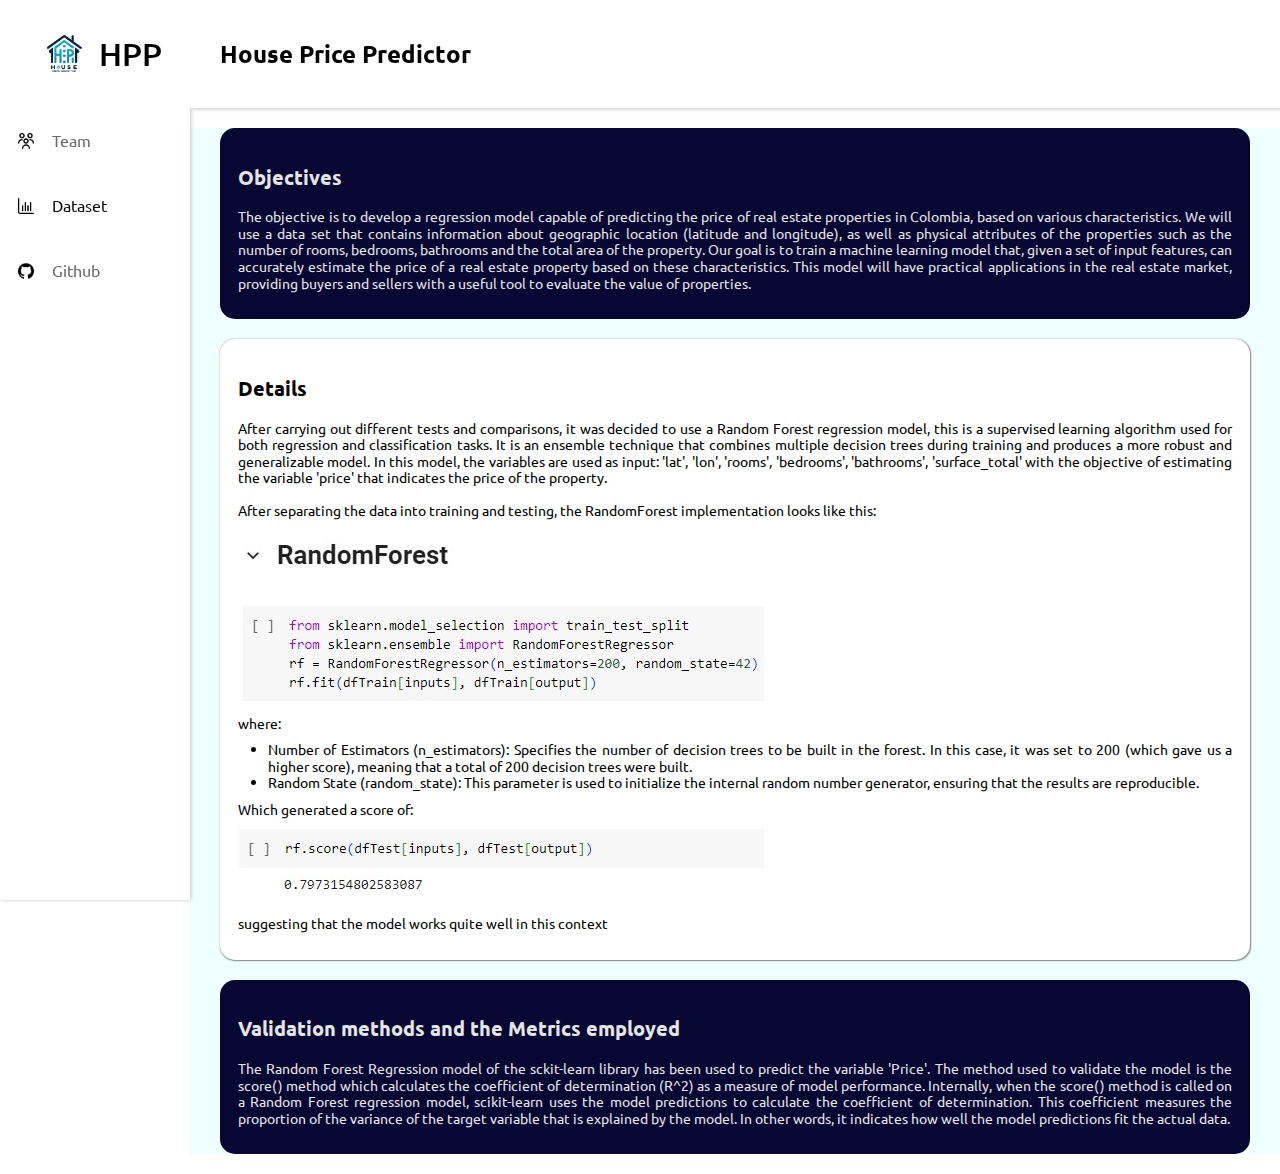
==== dataset.html @ ac876b0b "Se actualizo la pagina de DataSet" ====
<!DOCTYPE html>
<html lang="en">
<head>
    <meta charset="UTF-8">
    <meta name="viewport" content="width=device-width, initial-scale=1.0">
    <link rel="stylesheet" href="css/Normalize.css">
    <link rel="stylesheet" href="css/web.css">
    <link rel="stylesheet" href="css/dataset.css">
    <link rel="preconnect" href="https://fonts.googleapis.com">
    <link rel="preconnect" href="https://fonts.gstatic.com" crossorigin>
    <link
        href="https://fonts.googleapis.com/css2?family=Ubuntu:ital,wght@0,300;0,400;0,500;0,700;1,300;1,400;1,500;1,700&display=swap"
        rel="stylesheet">
    <title>HPP</title>
</head>
<body>
    <nav class="menu">
        <div class="logo">
            <img src="Images/HPP_logo.png"><span>HPP</span>
        </div>
        <ul>
            <li>
                <a href="index.html" class="op_menu" onmouseover="showSelect(1)" onmouseout="noShowSelect(1)">
                    <span id="span_op1"></span>
                    <img src="Icon/team_icon.png">Team
                </a>
            </li>
            <li>
                <a href="dataset.html" class="op_menu op_menu-active" onmouseover="showSelect(2)" onmouseout="noShowSelect(2)">
                    <span id="span_op2"></span>
                    <img src="Icon/dataset_icon.png">Dataset
                </a>
            </li>
            <li>
                <a href="https://github.com/DiegoLuis62/Optimization" target="_blank" class="op_menu" onmouseover="showSelect(3)" onmouseout="noShowSelect(3)">
                    <span id="span_op3"></span>
                    <img src="Icon/github_icon.png">Github
                </a>
            </li>
        </ul>
    </nav>
    <section class="div_menu">
        <header>
            <h2>House Price Predictor</h2>
        </header>
        <div class="content">
            <section class="square_black">
                <div class="section">
                    <h3>Objectives</h3>
                    <p>
                        The objective is to develop a regression model capable of predicting the
                        price of real estate properties in Colombia, based on various characteristics.
                        We will use a data set that contains information about geographic location
                        (latitude and longitude), as well as physical attributes of the properties such
                        as the number of rooms, bedrooms, bathrooms and the total area of ​​the property.
                        Our goal is to train a machine learning model that, given a set of input features,
                        can accurately estimate the price of a real estate property based on these
                        characteristics. This model will have practical applications in the real estate market,
                        providing buyers and sellers with a useful tool to evaluate the value of properties.
                    </p>

                </div>
            </section>
            <section class="square_white">
                <div class="section">
                    <h3>Details</h3>
                    <p>
                        After carrying out different tests and comparisons, it was decided to use
                        a Random Forest regression model, this is a supervised learning algorithm
                        used for both regression and classification tasks. 
                        It is an ensemble technique that combines multiple decision trees during
                        training and produces a more robust and generalizable model. In this model,
                        the variables are used as input: 'lat', 'lon', 'rooms', 'bedrooms',
                        'bathrooms', 'surface_total' with the objective of estimating the variable
                        'price' that indicates the price of the property.<br>
                        <br>
                        After separating the data into training and testing, the RandomForest
                        implementation looks like this:
                    </p>
                    <img src="Images/Model Implementation.jpeg">
                    <p>
                        where:
                        <ul style="padding-left: 30px;">
                            <li>
                                Number of Estimators (n_estimators): Specifies the number of
                                decision trees to be built in the forest. In this case, it was set
                                to 200 (which gave us a higher score), meaning that a total of 200
                                decision trees were built.
                            </li>
                            <li>
                                Random State (random_state): This parameter is used to initialize
                                the internal random number generator, ensuring that the results are
                                reproducible.
                            </li>
                        </ul>
                    </p>
                    <p>
                        Which generated a score of:
                    </p>
                    <img src="Images/Model Score.jpeg">
                    <p>
                        suggesting that the model works quite well in this context
                    </p>
                </div>
            </section>
            <section class="square_black">
                <div class="section">
                    <h3>Validation methods and the Metrics employed</h3>
                    <p>
                        The Random Forest Regression model of the sckit-learn library has been
                        used to predict the variable 'Price'. The method used to validate the
                        model is the score() method which calculates the coefficient of
                        determination (R^2) as a measure of model performance. Internally, when
                        the score() method is called on a Random Forest regression model,
                        scikit-learn uses the model predictions to calculate the coefficient of
                        determination. This coefficient measures the proportion of the variance
                        of the target variable that is explained by the model. In other words,
                        it indicates how well the model predictions fit the actual data.
                    </p>
                </div>
            </section>
        </div>
    </section>

    <script src="js/web.js"></script>
</body>
</html>
---- css/web.css ----
* {
    font-family: Ubuntu, Arial;
}

p {
    margin: 0;
}

ul {
    padding: 0;
    margin: 0;
}

header {
    background-color: #ffffff;
    display: flex;
    position: sticky;
    top: 0;
    height: 12vh;
    box-shadow: 3px 0.5px 4px #c6c5c5;
    align-items: center;
}

header h2 {
    margin: 0;
    padding-left: 30px;
    font-size: 1.5em;
}

.div_menu {
    padding-left: 190px;
}

.menu {
    position: fixed;
    width: 190px;
    height: 100vh;
    box-shadow: 0.5px 0px 4px #c6c5c5;
}

.logo {
    display: flex;
    height: 12vh;
    align-items: center;
    justify-content: center;
    font-size: 2em;
    font-weight: 500;
}

.logo img {
    height: 2.2em;
}

.op_menu {
    display: flex;
    background-color: #ffffff;
    color: #696969;
    height: 5vh;
    padding: 10px 0;
    align-items: center;
    text-decoration: none;
}

.op_menu-active {
    color: #0a0a0a;
}

.op_menu span {
    display: none;
    width: 8px;
    height: 100%;
    background-color: blue;
    border-radius: 0 40% 40% 0;
    transform: translate(-50%, 0);
}

.op_menu img {
    width: 1em;
    margin-right: 5px;
    margin: 18px;
}

.op_menu:hover {
    background-color: #e4e4e4;
}

.op_menu_slc {
    color: blue;
}

.content {
    background-color: #effeff;
    min-height: 91vh;
    padding: 0 30px;
}
---- css/dataset.css ----
.square_black {
    font-size: large;
    display: block;
    width: 100%;
    background-color: rgb(7, 7, 51);
    color: #e4e4e4;
    height: auto;
    border-radius: 15px;
    margin: 20px 0;
}

.square_white {
    font-size: large;
    display: block;
    width: 100%;
    background-color: rgb(255, 255, 255);
    color: #000000;
    box-shadow: 0.3px 0.3px 1.5px gray;
    height: auto;
    border-radius: 15px;
    margin: 20px 0;
}

.section{
    padding: 1em;
}

.section h3 {
    font-size: 1.1em;
}

.section p {
    text-align: justify;
    font-size: 0.8em;
    margin: 10px 0;
}

.section li {
    text-align: justify;
    font-size: 0.8em;
}
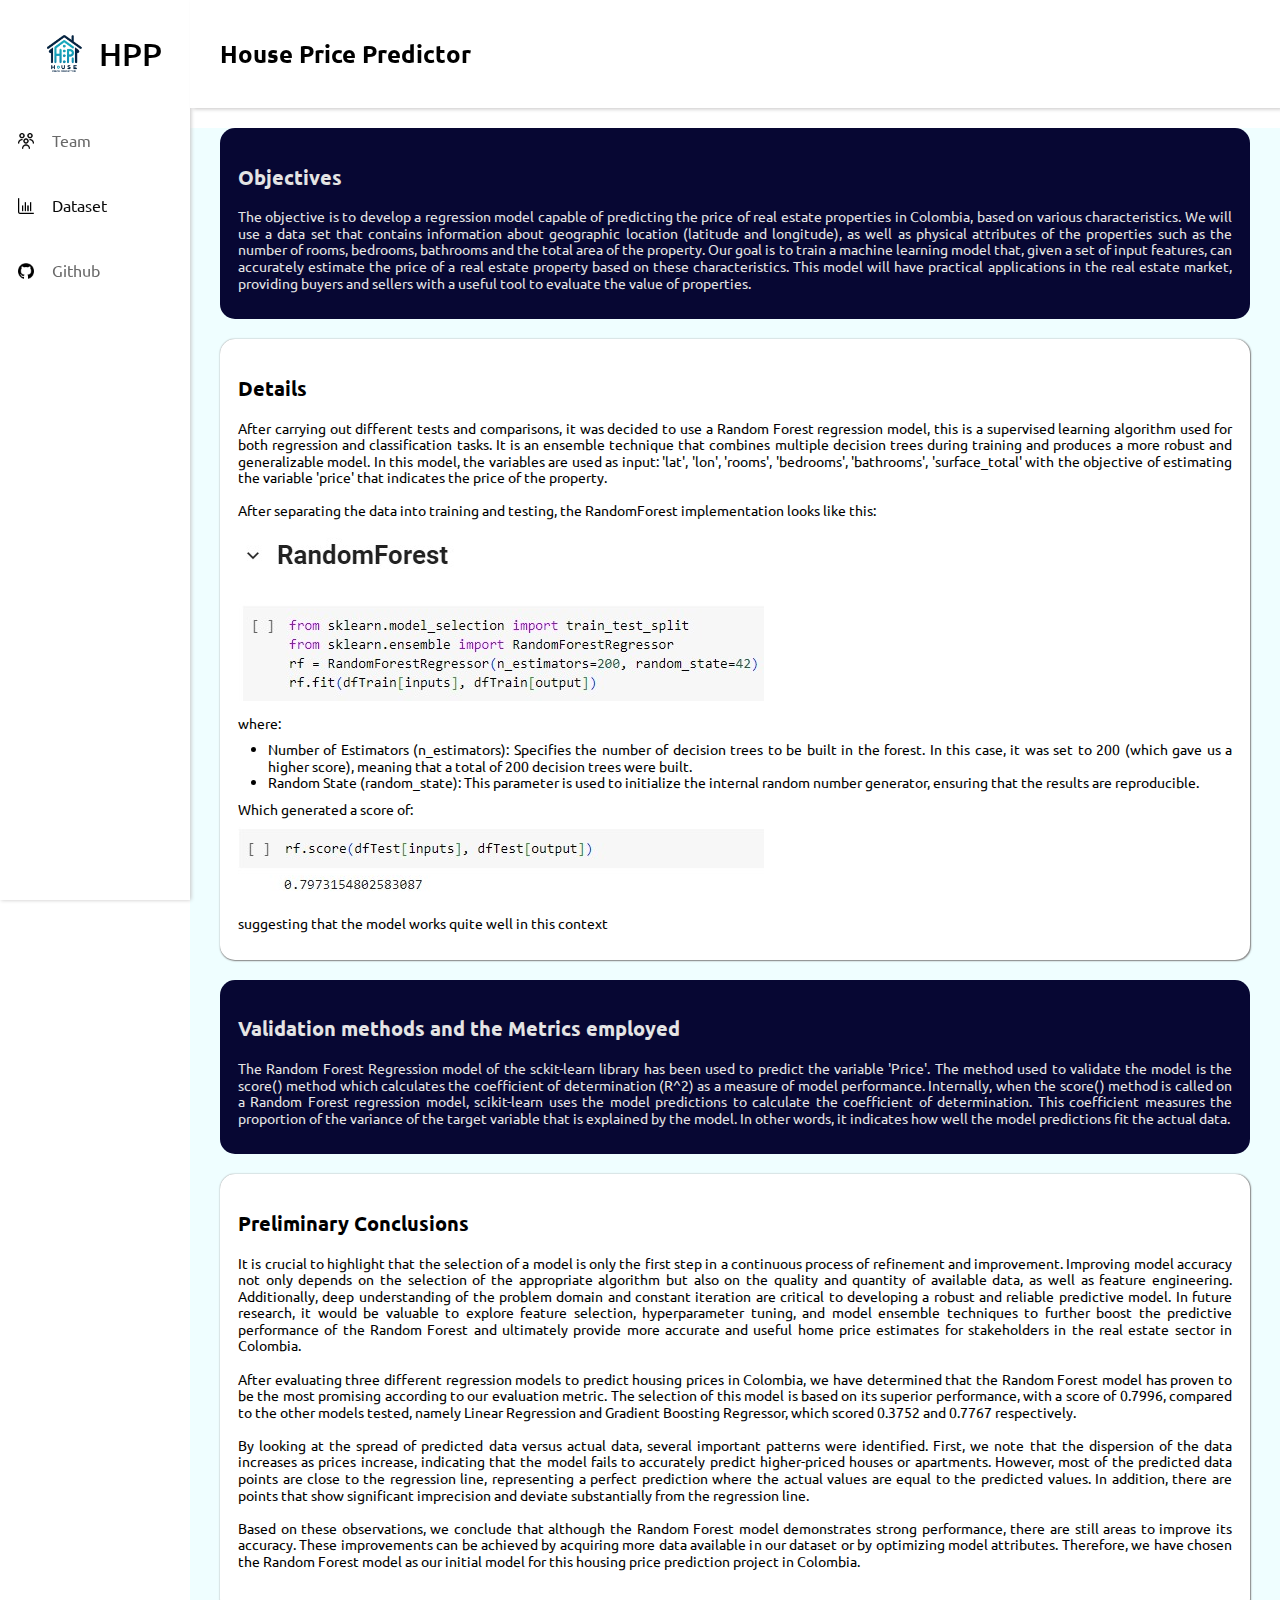
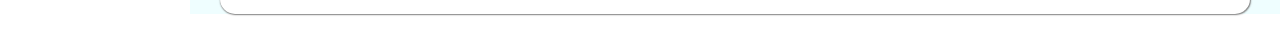
==== commit 2537d9aa: "Se agrego la conclusion" ====
--- a/dataset.html
+++ b/dataset.html
@@ -119,6 +119,48 @@
                     </p>
                 </div>
             </section>
+
+            <section class="square_white">
+                <div class="section">
+                    <h3>Preliminary Conclusions</h3>
+                    <p>
+                        It is crucial to highlight that the selection of a model is only the
+                        first step in a continuous process of refinement and improvement.
+                        Improving model accuracy not only depends on the selection of the
+                        appropriate algorithm but also on the quality and quantity of available
+                        data, as well as feature engineering. Additionally, deep understanding of
+                        the problem domain and constant iteration are critical to developing a
+                        robust and reliable predictive model. In future research, it would be
+                        valuable to explore feature selection, hyperparameter tuning, and model
+                        ensemble techniques to further boost the predictive performance of the
+                        Random Forest and ultimately provide more accurate and useful home price
+                        estimates for stakeholders in the real estate sector in Colombia.<br>
+                        <br>
+                        After evaluating three different regression models to predict housing
+                        prices in Colombia, we have determined that the Random Forest model has
+                        proven to be the most promising according to our evaluation metric. The
+                        selection of this model is based on its superior performance, with a score
+                        of 0.7996, compared to the other models tested, namely Linear Regression and
+                        Gradient Boosting Regressor, which scored 0.3752 and 0.7767 respectively.<br>
+                        <br>
+                        By looking at the spread of predicted data versus actual data, several
+                        important patterns were identified. First, we note that the dispersion of the
+                        data increases as prices increase, indicating that the model fails to accurately
+                        predict higher-priced houses or apartments. However, most of the predicted data
+                        points are close to the regression line, representing a perfect prediction where
+                        the actual values are equal to the predicted values. In addition, there are points
+                        that show significant imprecision and deviate substantially from the regression
+                        line.<br>
+                        <br>
+                        Based on these observations, we conclude that although the Random Forest model
+                        demonstrates strong performance, there are still areas to improve its accuracy.
+                        These improvements can be achieved by acquiring more data available in our dataset
+                        or by optimizing model attributes. Therefore, we have chosen the Random Forest model
+                        as our initial model for this housing price prediction project in Colombia.<br>
+                        <br>
+                    </p>
+                </div>
+            </section>
         </div>
     </section>
 
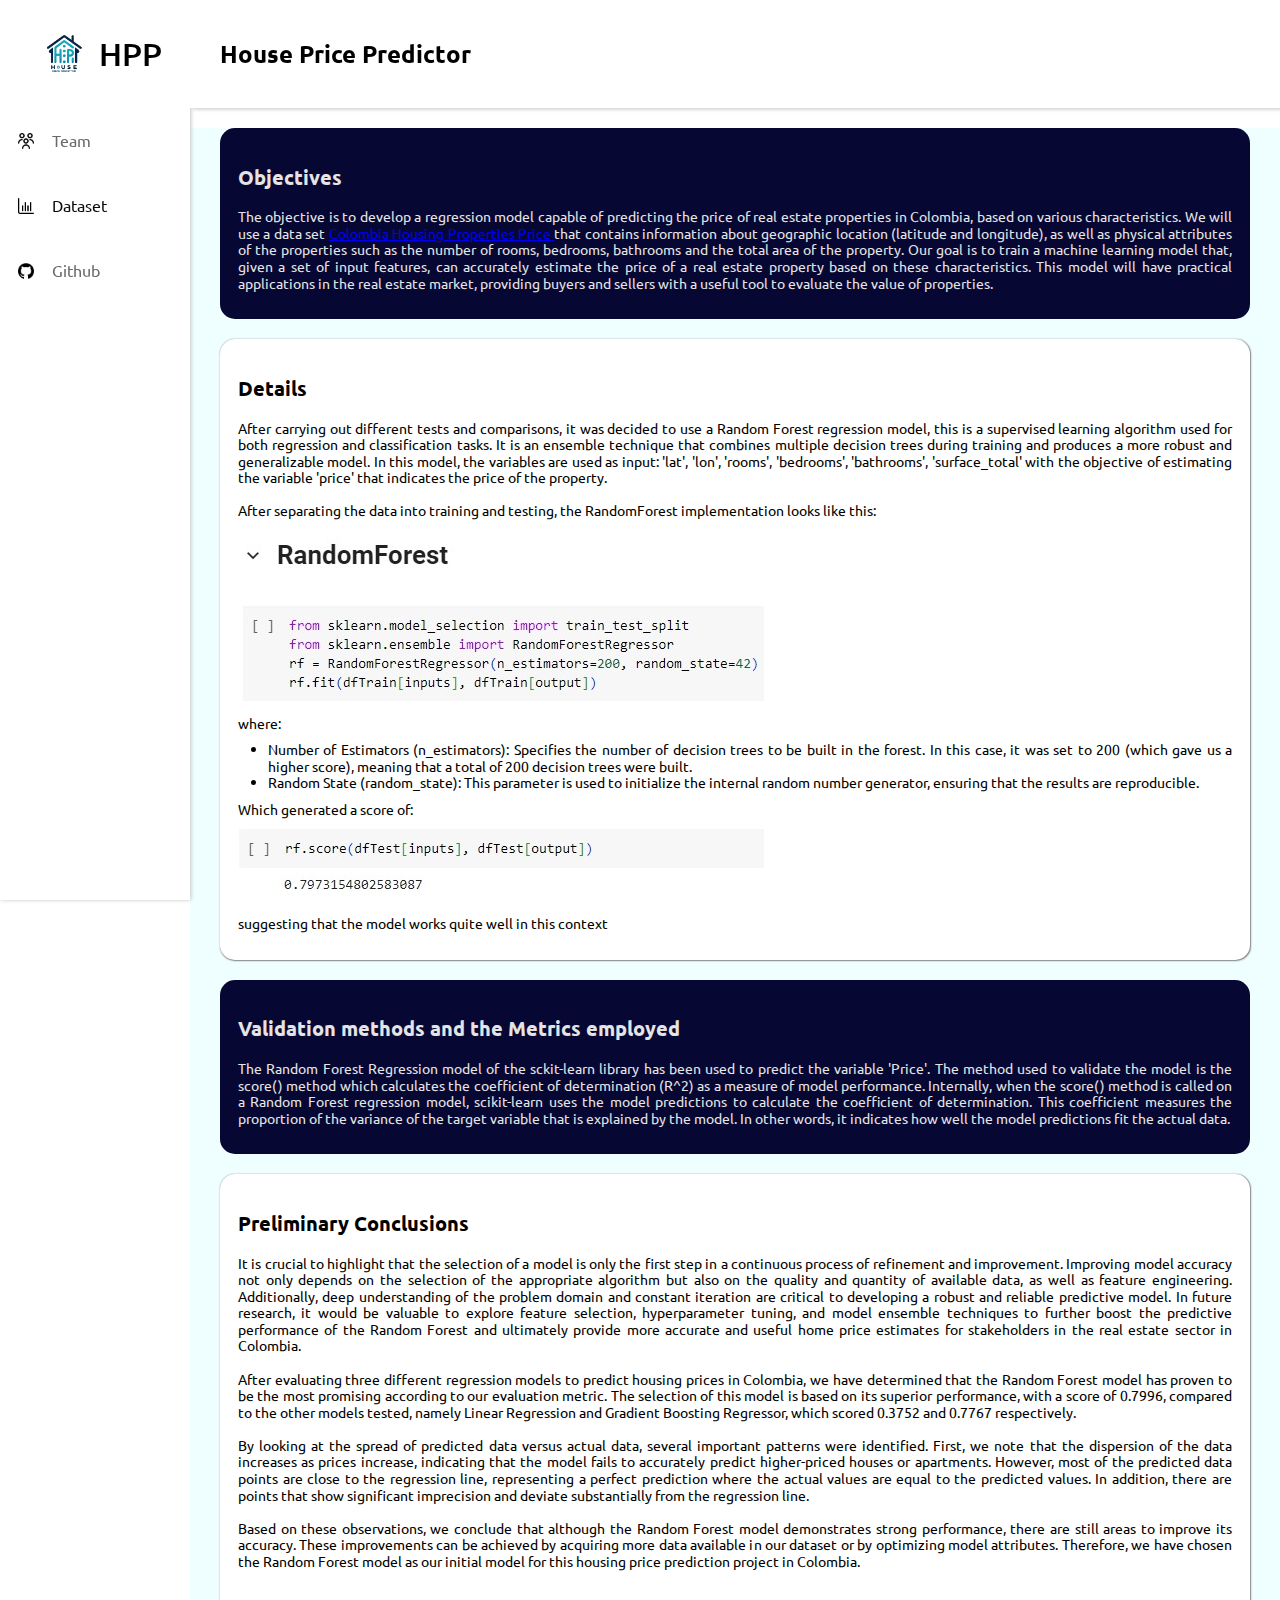
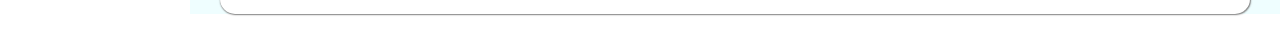
==== commit 4ce44648: "Se agrego el link de la pagina al dataset" ====
--- a/dataset.html
+++ b/dataset.html
@@ -50,7 +50,10 @@
                     <p>
                         The objective is to develop a regression model capable of predicting the
                         price of real estate properties in Colombia, based on various characteristics.
-                        We will use a data set that contains information about geographic location
+                        We will use a data set 
+                        <a href="https://www.kaggle.com/datasets/julianusugaortiz/colombia-housing-properties-price" target="_blank">
+                            Colombia Housing Properties Price
+                        </a> that contains information about geographic location
                         (latitude and longitude), as well as physical attributes of the properties such
                         as the number of rooms, bedrooms, bathrooms and the total area of ​​the property.
                         Our goal is to train a machine learning model that, given a set of input features,
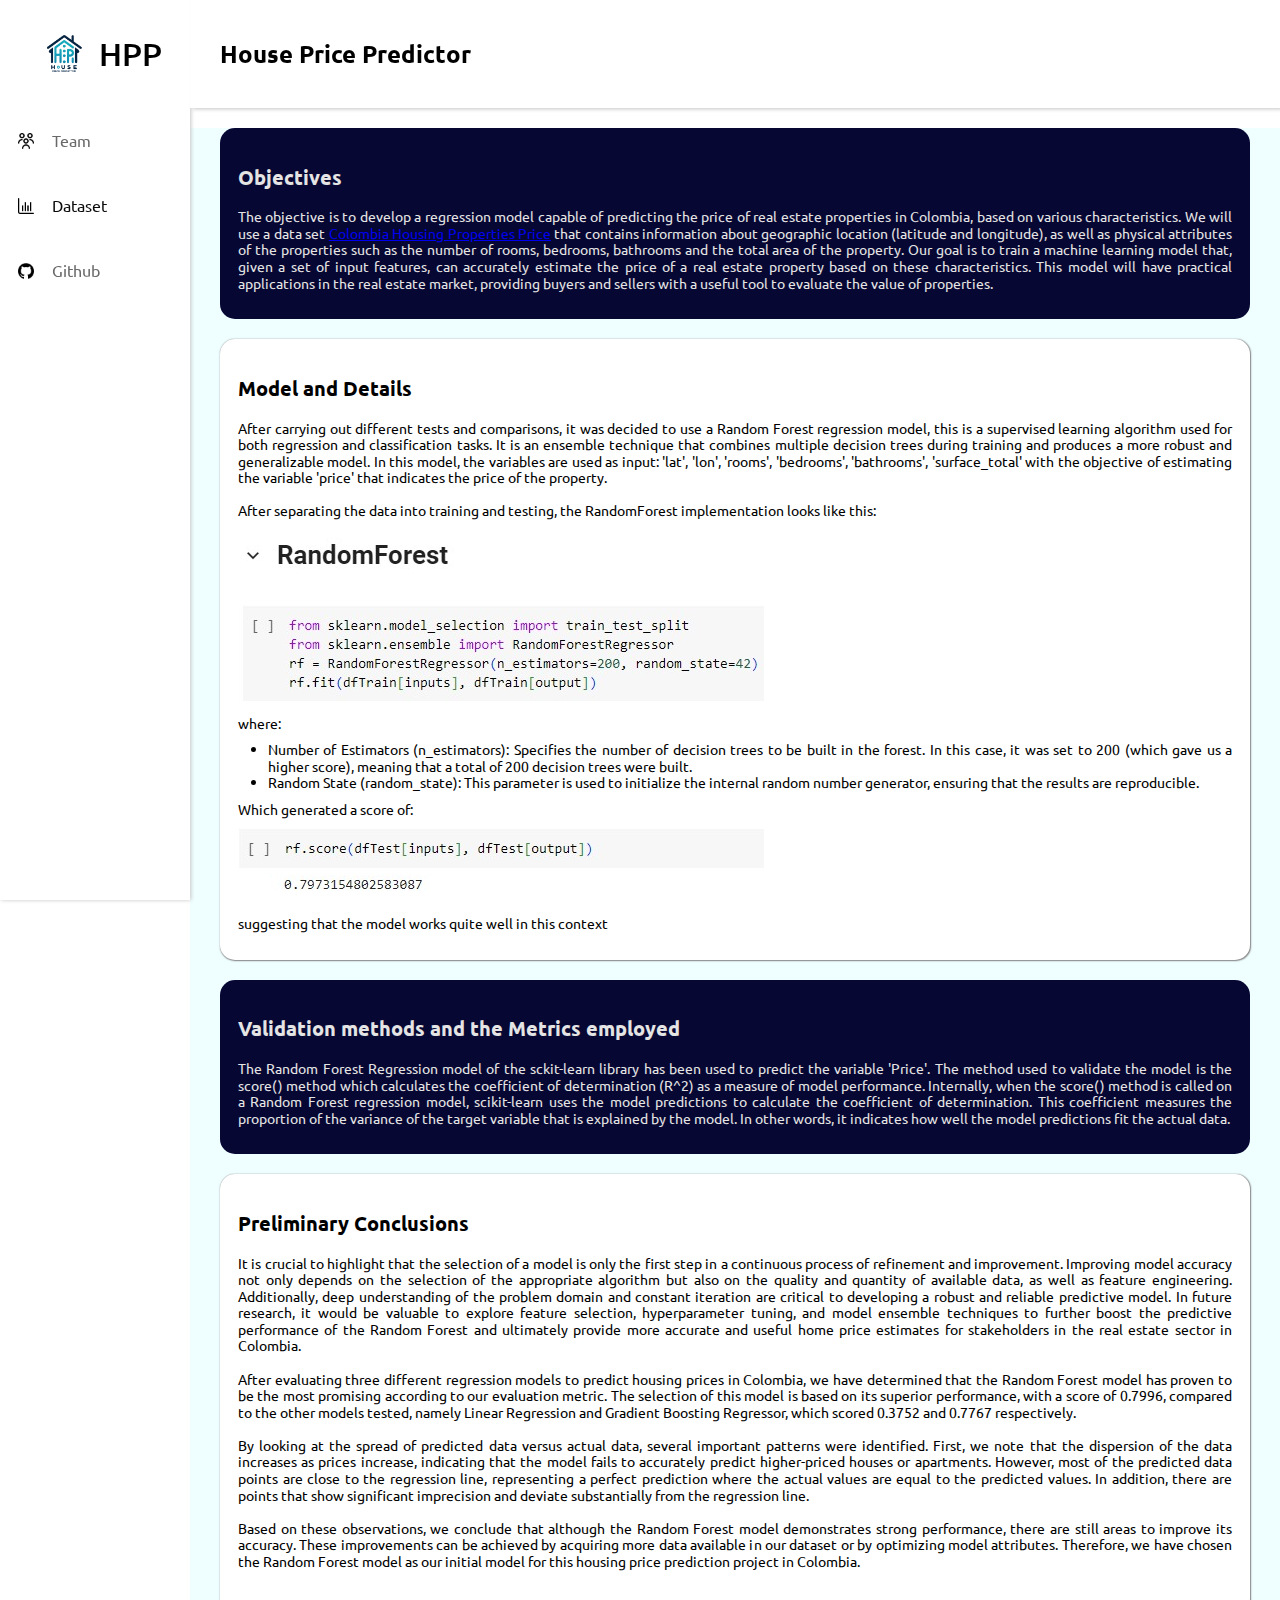
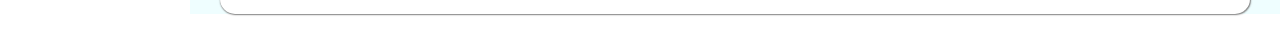
==== commit 4fd357b1: "Cambio en dataset al color del link y el titulo de la segunda seccion" ====
--- a/dataset.html
+++ b/dataset.html
@@ -52,9 +52,8 @@
                         price of real estate properties in Colombia, based on various characteristics.
                         We will use a data set 
                         <a href="https://www.kaggle.com/datasets/julianusugaortiz/colombia-housing-properties-price" target="_blank">
-                            Colombia Housing Properties Price
-                        </a> that contains information about geographic location
-                        (latitude and longitude), as well as physical attributes of the properties such
+                            Colombia Housing Properties Price</a> that contains information about geographic
+                        location (latitude and longitude), as well as physical attributes of the properties such
                         as the number of rooms, bedrooms, bathrooms and the total area of ​​the property.
                         Our goal is to train a machine learning model that, given a set of input features,
                         can accurately estimate the price of a real estate property based on these
@@ -66,7 +65,7 @@
             </section>
             <section class="square_white">
                 <div class="section">
-                    <h3>Details</h3>
+                    <h3>Model and Details</h3>
                     <p>
                         After carrying out different tests and comparisons, it was decided to use
                         a Random Forest regression model, this is a supervised learning algorithm
--- a/css/dataset.css
+++ b/css/dataset.css
@@ -1,3 +1,7 @@
+a:visited {
+    color: #e4e4e4;
+}
+
 .square_black {
     font-size: large;
     display: block;
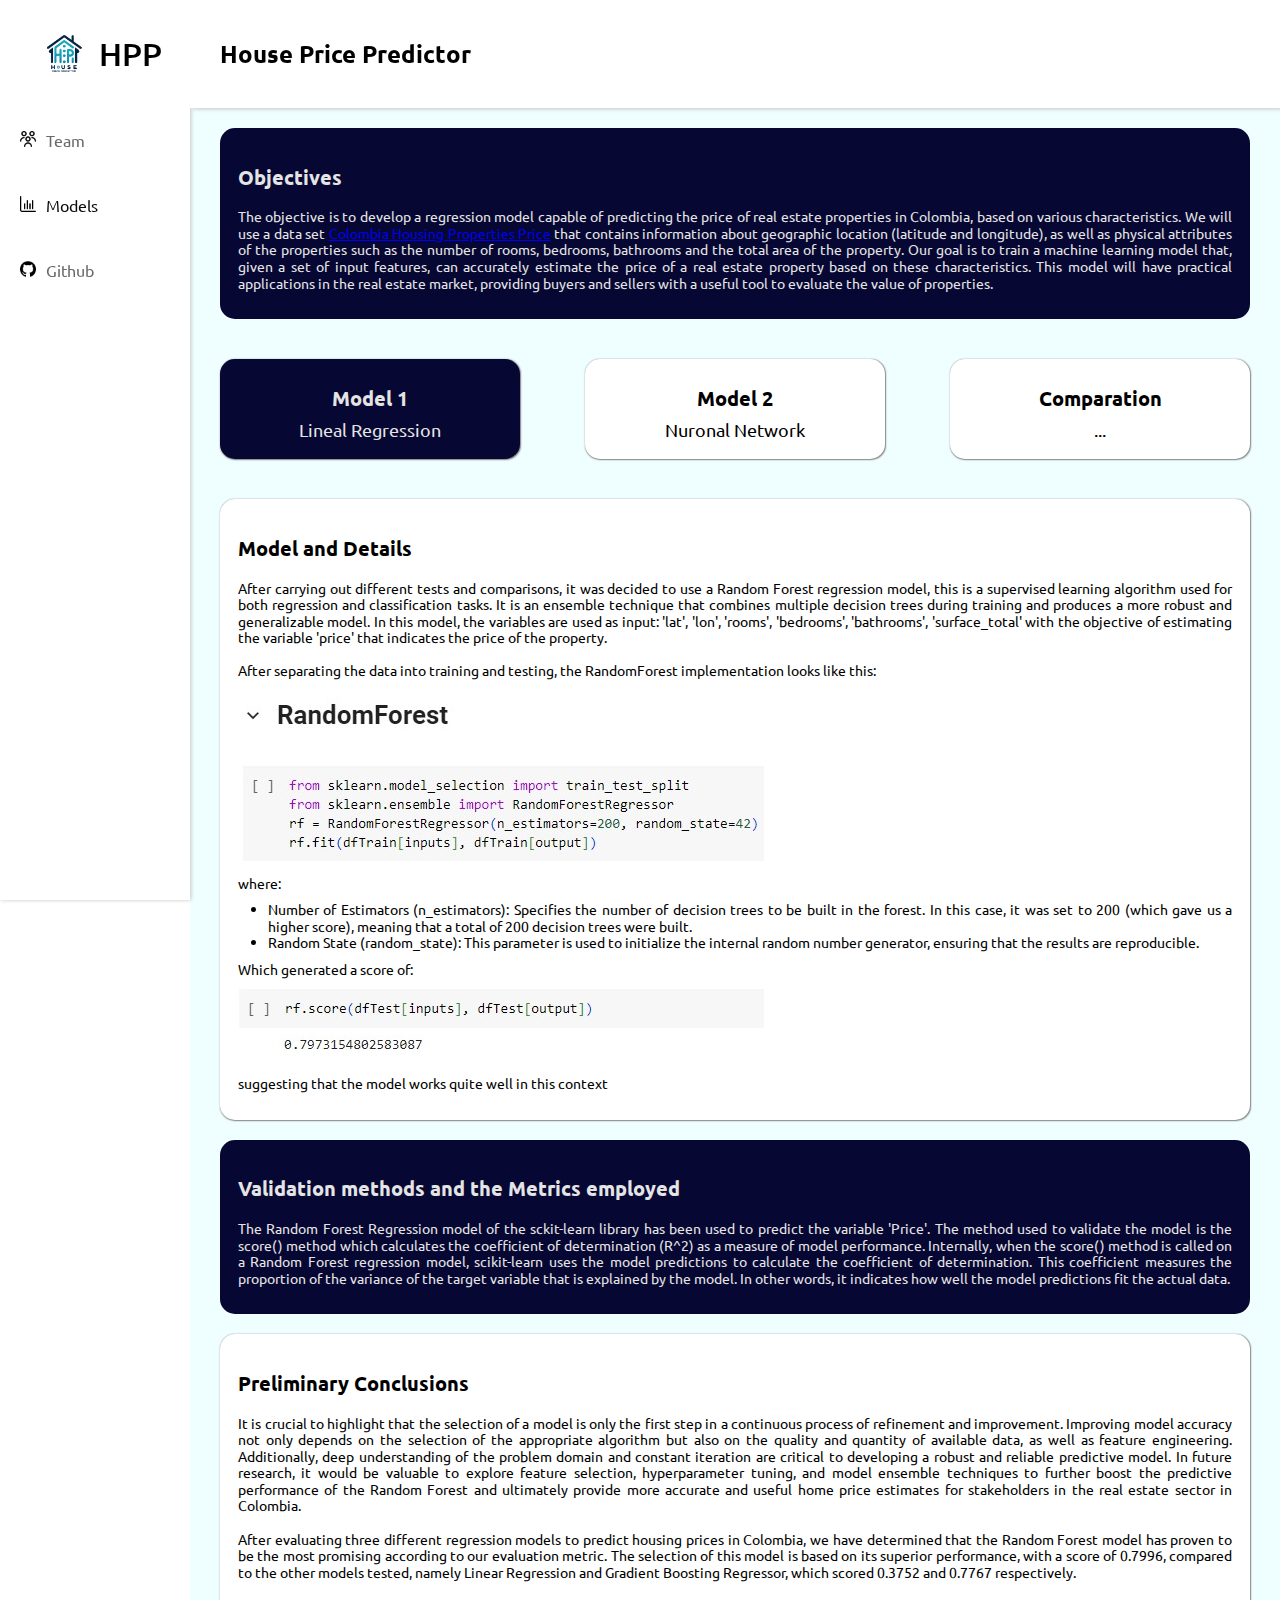
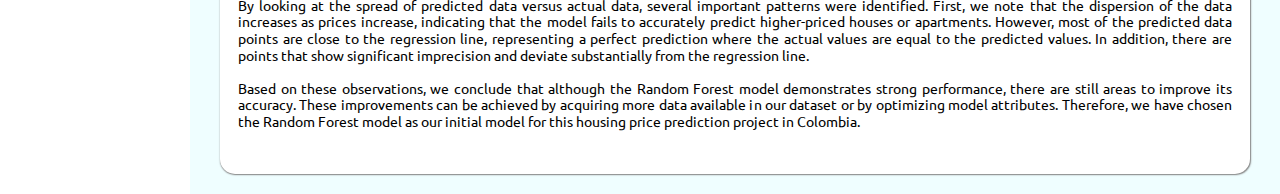
==== commit 04429957: "Se agrego el modelo 2 y se organizo la pagina de models" ====
--- a/dataset.html
+++ b/dataset.html
@@ -20,21 +20,18 @@
         </div>
         <ul>
             <li>
-                <a href="index.html" class="op_menu" onmouseover="showSelect(1)" onmouseout="noShowSelect(1)">
-                    <span id="span_op1"></span>
-                    <img src="Icon/team_icon.png">Team
+                <a href="index.html" class="op_menu">
+                    <span><img src="Icon/team_icon.png">Team</span>
                 </a>
             </li>
             <li>
-                <a href="dataset.html" class="op_menu op_menu-active" onmouseover="showSelect(2)" onmouseout="noShowSelect(2)">
-                    <span id="span_op2"></span>
-                    <img src="Icon/dataset_icon.png">Dataset
+                <a href="dataset.html" class="op_menu op_menu-active">
+                    <span><img src="Icon/dataset_icon.png">Models</span>
                 </a>
             </li>
             <li>
-                <a href="https://github.com/DiegoLuis62/Optimization" target="_blank" class="op_menu" onmouseover="showSelect(3)" onmouseout="noShowSelect(3)">
-                    <span id="span_op3"></span>
-                    <img src="Icon/github_icon.png">Github
+                <a href="https://github.com/DiegoLuis62/Optimization" target="_blank" class="op_menu">
+                    <span><img src="Icon/github_icon.png">Github</span>
                 </a>
             </li>
         </ul>
@@ -60,112 +57,241 @@
                         characteristics. This model will have practical applications in the real estate market,
                         providing buyers and sellers with a useful tool to evaluate the value of properties.
                     </p>
-
                 </div>
             </section>
-            <section class="square_white">
-                <div class="section">
-                    <h3>Model and Details</h3>
-                    <p>
-                        After carrying out different tests and comparisons, it was decided to use
-                        a Random Forest regression model, this is a supervised learning algorithm
-                        used for both regression and classification tasks. 
-                        It is an ensemble technique that combines multiple decision trees during
-                        training and produces a more robust and generalizable model. In this model,
-                        the variables are used as input: 'lat', 'lon', 'rooms', 'bedrooms',
-                        'bathrooms', 'surface_total' with the objective of estimating the variable
-                        'price' that indicates the price of the property.<br>
-                        <br>
-                        After separating the data into training and testing, the RandomForest
-                        implementation looks like this:
-                    </p>
-                    <img src="Images/Model Implementation.jpeg">
-                    <p>
-                        where:
-                        <ul style="padding-left: 30px;">
-                            <li>
-                                Number of Estimators (n_estimators): Specifies the number of
-                                decision trees to be built in the forest. In this case, it was set
-                                to 200 (which gave us a higher score), meaning that a total of 200
-                                decision trees were built.
-                            </li>
-                            <li>
-                                Random State (random_state): This parameter is used to initialize
-                                the internal random number generator, ensuring that the results are
-                                reproducible.
-                            </li>
-                        </ul>
-                    </p>
-                    <p>
-                        Which generated a score of:
-                    </p>
-                    <img src="Images/Model Score.jpeg">
-                    <p>
-                        suggesting that the model works quite well in this context
-                    </p>
+            <section class="buttons">
+                <div id="btn_model1" class="btn select" onclick="setSelect('0')">
+                    <h3>Model 1</h3>
+                    <p>Lineal Regression</p>
+                </div>
+                <div id="btn_model2" class="btn" onclick="setSelect('1')">
+                    <h3>Model 2</h3>
+                    <p>Nuronal Network</p>
+                </div>
+                <div id="btn_comparation" class="btn" onclick="setSelect('2')">
+                    <h3>Comparation</h3>
+                    <p>...</p>
                 </div>
             </section>
-            <section class="square_black">
-                <div class="section">
-                    <h3>Validation methods and the Metrics employed</h3>
-                    <p>
-                        The Random Forest Regression model of the sckit-learn library has been
-                        used to predict the variable 'Price'. The method used to validate the
-                        model is the score() method which calculates the coefficient of
-                        determination (R^2) as a measure of model performance. Internally, when
-                        the score() method is called on a Random Forest regression model,
-                        scikit-learn uses the model predictions to calculate the coefficient of
-                        determination. This coefficient measures the proportion of the variance
-                        of the target variable that is explained by the model. In other words,
-                        it indicates how well the model predictions fit the actual data.
-                    </p>
-                </div>
-            </section>
-
-            <section class="square_white">
-                <div class="section">
-                    <h3>Preliminary Conclusions</h3>
-                    <p>
-                        It is crucial to highlight that the selection of a model is only the
-                        first step in a continuous process of refinement and improvement.
-                        Improving model accuracy not only depends on the selection of the
-                        appropriate algorithm but also on the quality and quantity of available
-                        data, as well as feature engineering. Additionally, deep understanding of
-                        the problem domain and constant iteration are critical to developing a
-                        robust and reliable predictive model. In future research, it would be
-                        valuable to explore feature selection, hyperparameter tuning, and model
-                        ensemble techniques to further boost the predictive performance of the
-                        Random Forest and ultimately provide more accurate and useful home price
-                        estimates for stakeholders in the real estate sector in Colombia.<br>
-                        <br>
-                        After evaluating three different regression models to predict housing
-                        prices in Colombia, we have determined that the Random Forest model has
-                        proven to be the most promising according to our evaluation metric. The
-                        selection of this model is based on its superior performance, with a score
-                        of 0.7996, compared to the other models tested, namely Linear Regression and
-                        Gradient Boosting Regressor, which scored 0.3752 and 0.7767 respectively.<br>
-                        <br>
-                        By looking at the spread of predicted data versus actual data, several
-                        important patterns were identified. First, we note that the dispersion of the
-                        data increases as prices increase, indicating that the model fails to accurately
-                        predict higher-priced houses or apartments. However, most of the predicted data
-                        points are close to the regression line, representing a perfect prediction where
-                        the actual values are equal to the predicted values. In addition, there are points
-                        that show significant imprecision and deviate substantially from the regression
-                        line.<br>
-                        <br>
-                        Based on these observations, we conclude that although the Random Forest model
-                        demonstrates strong performance, there are still areas to improve its accuracy.
-                        These improvements can be achieved by acquiring more data available in our dataset
-                        or by optimizing model attributes. Therefore, we have chosen the Random Forest model
-                        as our initial model for this housing price prediction project in Colombia.<br>
-                        <br>
-                    </p>
+            <section class="models">
+                <div id="containerModel1" class="model select">
+                    <section class="square_white">
+                        <div class="section">
+                            <h3>Model and Details</h3>
+                            <p>
+                                After carrying out different tests and comparisons, it was decided to use
+                                a Random Forest regression model, this is a supervised learning algorithm
+                                used for both regression and classification tasks. 
+                                It is an ensemble technique that combines multiple decision trees during
+                                training and produces a more robust and generalizable model. In this model,
+                                the variables are used as input: 'lat', 'lon', 'rooms', 'bedrooms',
+                                'bathrooms', 'surface_total' with the objective of estimating the variable
+                                'price' that indicates the price of the property.<br>
+                                <br>
+                                After separating the data into training and testing, the RandomForest
+                                implementation looks like this:
+                            </p>
+                            <img src="Images/Model Implementation.jpeg">
+                            <p>
+                                where:
+                                <ul style="padding-left: 30px;">
+                                    <li>
+                                        Number of Estimators (n_estimators): Specifies the number of
+                                        decision trees to be built in the forest. In this case, it was set
+                                        to 200 (which gave us a higher score), meaning that a total of 200
+                                        decision trees were built.
+                                    </li>
+                                    <li>
+                                        Random State (random_state): This parameter is used to initialize
+                                        the internal random number generator, ensuring that the results are
+                                        reproducible.
+                                    </li>
+                                </ul>
+                            </p>
+                            <p>
+                                Which generated a score of:
+                            </p>
+                            <img src="Images/Model Score.jpeg">
+                            <p>
+                                suggesting that the model works quite well in this context
+                            </p>
+                        </div>
+                    </section>
+                    <section class="square_black">
+                        <div class="section">
+                            <h3>Validation methods and the Metrics employed</h3>
+                            <p>
+                                The Random Forest Regression model of the sckit-learn library has been
+                                used to predict the variable 'Price'. The method used to validate the
+                                model is the score() method which calculates the coefficient of
+                                determination (R^2) as a measure of model performance. Internally, when
+                                the score() method is called on a Random Forest regression model,
+                                scikit-learn uses the model predictions to calculate the coefficient of
+                                determination. This coefficient measures the proportion of the variance
+                                of the target variable that is explained by the model. In other words,
+                                it indicates how well the model predictions fit the actual data.
+                            </p>
+                        </div>
+                    </section>
+        
+                    <section class="square_white">
+                        <div class="section">
+                            <h3>Preliminary Conclusions</h3>
+                            <p>
+                                It is crucial to highlight that the selection of a model is only the
+                                first step in a continuous process of refinement and improvement.
+                                Improving model accuracy not only depends on the selection of the
+                                appropriate algorithm but also on the quality and quantity of available
+                                data, as well as feature engineering. Additionally, deep understanding of
+                                the problem domain and constant iteration are critical to developing a
+                                robust and reliable predictive model. In future research, it would be
+                                valuable to explore feature selection, hyperparameter tuning, and model
+                                ensemble techniques to further boost the predictive performance of the
+                                Random Forest and ultimately provide more accurate and useful home price
+                                estimates for stakeholders in the real estate sector in Colombia.<br>
+                                <br>
+                                After evaluating three different regression models to predict housing
+                                prices in Colombia, we have determined that the Random Forest model has
+                                proven to be the most promising according to our evaluation metric. The
+                                selection of this model is based on its superior performance, with a score
+                                of 0.7996, compared to the other models tested, namely Linear Regression and
+                                Gradient Boosting Regressor, which scored 0.3752 and 0.7767 respectively.<br>
+                                <br>
+                                By looking at the spread of predicted data versus actual data, several
+                                important patterns were identified. First, we note that the dispersion of the
+                                data increases as prices increase, indicating that the model fails to accurately
+                                predict higher-priced houses or apartments. However, most of the predicted data
+                                points are close to the regression line, representing a perfect prediction where
+                                the actual values are equal to the predicted values. In addition, there are points
+                                that show significant imprecision and deviate substantially from the regression
+                                line.<br>
+                                <br>
+                                Based on these observations, we conclude that although the Random Forest model
+                                demonstrates strong performance, there are still areas to improve its accuracy.
+                                These improvements can be achieved by acquiring more data available in our dataset
+                                or by optimizing model attributes. Therefore, we have chosen the Random Forest model
+                                as our initial model for this housing price prediction project in Colombia.<br>
+                                <br>
+                            </p>
+                        </div>
+                    </section>
+                </div>
+                <div id="containerModel2" class="model">
+                    <section class="square_white">
+                        <div class="section">
+                            <h3>Model and Details</h3>
+                            <p>
+                                In this model we choose a regression neural network employed to predict house
+                                prices based on various features. The choice of this approach lies in the
+                                inherent ability of neural networks to learn complex relationships between input
+                                features and the target variable, in this case, house price.
+                            </p>
+                            <p>
+                                Details of the Neural Network Model:
+                                <ul style="padding-left: 30px;">
+                                    <li>
+                                        Hidden Layers: The neural network consists of six hidden layers, each
+                                        with 21 neurons. This deep structure effectively captures hierarchical and
+                                        complex relationships among house features, which can be crucial for accurate
+                                        price prediction.
+                                    </li>
+                                    <li>
+                                        Activation Function: The hyperbolic tangent activation function (tanh) is used.
+                                        This non-linear function introduces the ability to capture and model non-linear
+                                        relationships between input features and the target variable, thereby enhancing
+                                        the model's ability to adapt to the complexity of the data.
+                                    </li>
+                                    <li>
+                                        Regularization: To prevent overfitting, regularization is applied. In this case,
+                                        L2 regularization is used, which penalizes large weights in the network. This
+                                        helps control the model's complexity and improve its ability to generalize to
+                                        unseen data during training.
+                                    </li>
+                                    <li>
+                                        Training: The model is trained using the backpropagation algorithm, which adjusts
+                                        the network weights to minimize the loss function. During training, weights are
+                                        iteratively updated using gradient descent, allowing the model to gradually learn
+                                        to make more accurate predictions about house prices.
+                                    </li>
+                                </ul>
+                            </p>
+                            <p>
+                                Model Performance: <br>
+                                The model's performance is evaluated using the coefficient of determination (R^2). An
+                                R^2 mean value of 0.7238940 after 100 iterations indicates that the model is able to
+                                explain approximately 72.39% of the variability in house prices in the test dataset.
+                            </p>
+                        </div>
+                    </section>
+                    <section class="square_black">
+                        <div class="section">
+                            <h3>Validation methods and the Metrics employed</h3>
+                            <p>
+                                The Random Forest Regression model of the sckit-learn library has been
+                                used to predict the variable 'Price'. The method used to validate the
+                                model is the score() method which calculates the coefficient of
+                                determination (R^2) as a measure of model performance. Internally, when
+                                the score() method is called on a Random Forest regression model,
+                                scikit-learn uses the model predictions to calculate the coefficient of
+                                determination. This coefficient measures the proportion of the variance
+                                of the target variable that is explained by the model. In other words,
+                                it indicates how well the model predictions fit the actual data.
+                            </p>
+                        </div>
+                    </section>
+        
+                    <section class="square_white">
+                        <div class="section">
+                            <h3>Preliminary Conclusions</h3>
+                            <p>
+                                Comparing the new machine learning model with the previous analysis
+                                conducted on the "Colombia Housing Properties Price" dataset, several
+                                preliminary conclusions can be drawn. The new model, based on a Multi-Layer
+                                Perceptron Regressor (MLPRegressor), exhibits a moderate level of performance,
+                                with an average R-squared score of approximately 0.726 across multiple iterations.
+                                This indicates that the model can explain around 72.6% of the variance in
+                                the housing prices, slightly higher than the performance observed in the
+                                previous analysis. The features used in the new model, such as 'lat', 'lon',
+                                'rooms', 'bedrooms', 'bathrooms', 'Casa', 'Apartamento', and 'surface_total',
+                                align with the variables identified in the previous analysis as significantly
+                                correlated with property prices. This consistency suggests that these features
+                                indeed play crucial roles in determining housing prices in Colombia. The new model
+                                introduces greater complexity through the use of multiple hidden layers and neurons,
+                                potentially enabling it to capture nonlinear relationships within the dataset. While
+                                the new model demonstrates promising performance, there are opportunities for further
+                                enhancement through hyperparameter tuning and the exploration of alternative machine
+                                learning algorithms to deepen insights into the determinants of housing prices in
+                                Colombia. In summary, the preliminary analysis of the new model suggests that it
+                                offers a valuable framework for predicting housing prices based on property features,
+                                enhancing understanding of the factors influencing Colombia's real estate market.
+                                Further refinement and validation of the model will be essential for achieving robust
+                                and reliable predictions.
+                            </p>
+                        </div>
+                    </section>
+                </div>
+                <div id="containerComparation" class="model">
+                    <section class="square_white">
+                        <div class="section">
+                            <h3>Validation methods and the Metrics employed</h3>
+                            <p>
+                                The Random Forest Regression model of the sckit-learn library has been
+                                used to predict the variable 'Price'. The method used to validate the
+                                model is the score() method which calculates the coefficient of
+                                determination (R^2) as a measure of model performance. Internally, when
+                                the score() method is called on a Random Forest regression model,
+                                scikit-learn uses the model predictions to calculate the coefficient of
+                                determination. This coefficient measures the proportion of the variance
+                                of the target variable that is explained by the model. In other words,
+                                it indicates how well the model predictions fit the actual data.
+                            </p>
+                        </div>
+                    </section>
                 </div>
             </section>
         </div>
     </section>
 
-    <script src="js/web.js"></script>
+    <script src="js/dataset.js"></script>
 </body>
 </html>--- a/css/web.css
+++ b/css/web.css
@@ -16,6 +16,7 @@
     display: flex;
     position: sticky;
     top: 0;
+    z-index: 2;
     height: 12vh;
     box-shadow: 3px 0.5px 4px #c6c5c5;
     align-items: center;
@@ -28,11 +29,13 @@
 }
 
 .div_menu {
+    position: relative;
     padding-left: 190px;
 }
 
 .menu {
     position: fixed;
+    z-index: 1;
     width: 190px;
     height: 100vh;
     box-shadow: 0.5px 0px 4px #c6c5c5;
@@ -56,40 +59,33 @@
     background-color: #ffffff;
     color: #696969;
     height: 5vh;
-    padding: 10px 0;
+    padding: 10px 20px;
     align-items: center;
     text-decoration: none;
+    transition: background 0.2s;
+
+    span {
+        transition: transform 0.2s;
+    }
 }
 
 .op_menu-active {
     color: #0a0a0a;
 }
 
-.op_menu span {
-    display: none;
-    width: 8px;
-    height: 100%;
-    background-color: blue;
-    border-radius: 0 40% 40% 0;
-    transform: translate(-50%, 0);
-}
-
 .op_menu img {
     width: 1em;
-    margin-right: 5px;
-    margin: 18px;
+    margin-right: 10px;
 }
 
 .op_menu:hover {
     background-color: #e4e4e4;
-}
 
-.op_menu_slc {
-    color: blue;
+    span {
+        transform: translateX(8px);
+    }
 }
 
 .content {
-    background-color: #effeff;
     min-height: 91vh;
-    padding: 0 30px;
 }--- a/css/dataset.css
+++ b/css/dataset.css
@@ -1,5 +1,60 @@
-a:visited {
+.content {
+    position: relative;
+    padding: 0 30px;
+    background-color: #effeff;
+    display: flex;
+    flex-direction: column;
+    overflow: hidden;
+}
+
+.buttons {
+    margin: 20px 0;
+    display: flex;
+    justify-content: space-between;
+}
+
+.btn {
+    display: flex;
+    flex-direction: column;
+    justify-content: center;
+    align-items: center;
+    width: 300px;
+    height: 100px;
+    font-size: large;
+    background-color: rgb(255, 255, 255);
+    color: #000000;
+    box-shadow: 0.3px 0.3px 1.5px gray;
+    border-radius: 15px;
+    cursor: pointer;
+    transition: background 0.5s, color 0.5s;
+
+    h3 {
+        margin: 10px;
+        font-size: 1.1em;
+    }
+}
+
+.btn.select {
+    background-color: rgb(7, 7, 51);
     color: #e4e4e4;
+}
+
+.models {
+    position: relative;
+}
+
+.model {
+    position: absolute;
+    top: 0;
+    transition: transform 0.5s, opacity 0.5s;
+    transform: translateX(50px);
+    opacity: 0;
+}
+
+.model.select {
+    position: relative;
+    transform: translateX(0);
+    opacity: 1;
 }
 
 .square_black {
@@ -11,6 +66,10 @@
     height: auto;
     border-radius: 15px;
     margin: 20px 0;
+}
+
+.square_black a:visited {
+    color: #e4e4e4;
 }
 
 .square_white {
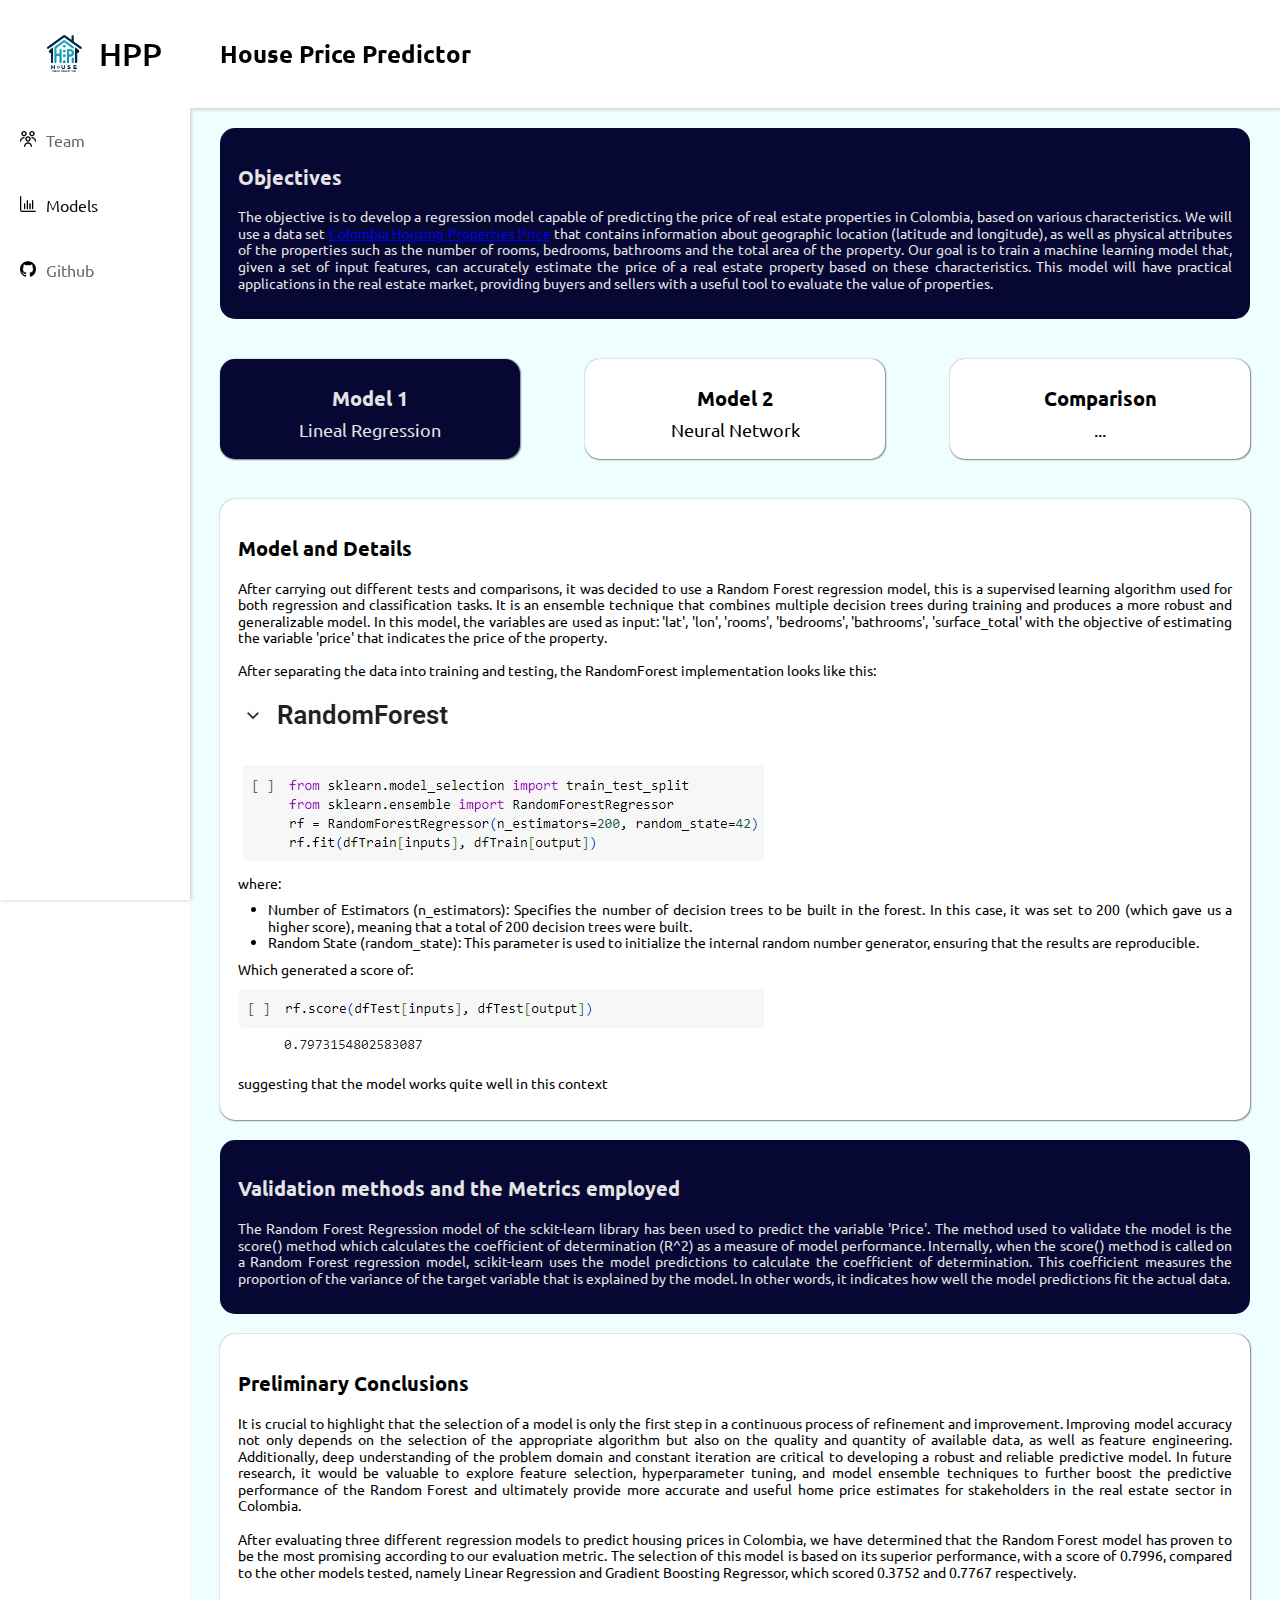
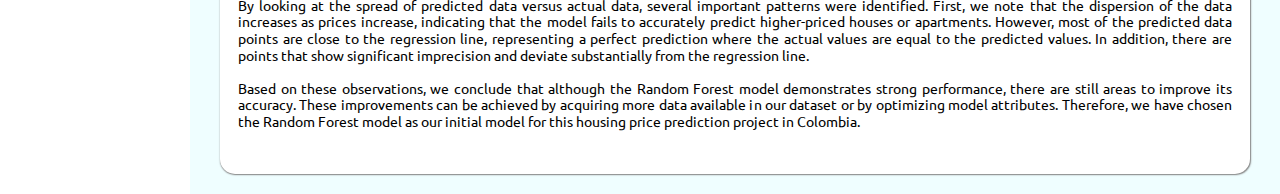
==== commit fc66a953: "Se agrego la seccion de los metodos de validacion y la comparacion de los dos modelos" ====
--- a/dataset.html
+++ b/dataset.html
@@ -66,10 +66,10 @@
                 </div>
                 <div id="btn_model2" class="btn" onclick="setSelect('1')">
                     <h3>Model 2</h3>
-                    <p>Nuronal Network</p>
-                </div>
-                <div id="btn_comparation" class="btn" onclick="setSelect('2')">
-                    <h3>Comparation</h3>
+                    <p>Neural Network</p>
+                </div>
+                <div id="btn_comparison" class="btn" onclick="setSelect('2')">
+                    <h3>Comparison</h3>
                     <p>...</p>
                 </div>
             </section>
@@ -227,16 +227,17 @@
                         <div class="section">
                             <h3>Validation methods and the Metrics employed</h3>
                             <p>
-                                The Random Forest Regression model of the sckit-learn library has been
-                                used to predict the variable 'Price'. The method used to validate the
-                                model is the score() method which calculates the coefficient of
-                                determination (R^2) as a measure of model performance. Internally, when
-                                the score() method is called on a Random Forest regression model,
-                                scikit-learn uses the model predictions to calculate the coefficient of
-                                determination. This coefficient measures the proportion of the variance
-                                of the target variable that is explained by the model. In other words,
-                                it indicates how well the model predictions fit the actual data.
-                            </p>
+                                For this second model, the score metric (coefficient of determination ( R^2 )) is
+                                used, which is used to evaluate the performance of the MLPRegressor model on the
+                                training data. This coefficient reflects how accurately the model fits the data
+                                during the training process. After carrying out 100 iterations with the model, it is
+                                observed that the score oscillates in a range between 0.71 and 0.76, with multiple
+                                values obtained throughout the iterations.<br>
+                            </p>
+                            <div class="graph-distribution">
+                                <img src="Images/Distribution of the score.jpeg">
+                                <span>Distribution of the score in 100 iterations</span>
+                            </div>
                         </div>
                     </section>
         
@@ -270,20 +271,33 @@
                         </div>
                     </section>
                 </div>
-                <div id="containerComparation" class="model">
-                    <section class="square_white">
-                        <div class="section">
-                            <h3>Validation methods and the Metrics employed</h3>
-                            <p>
-                                The Random Forest Regression model of the sckit-learn library has been
-                                used to predict the variable 'Price'. The method used to validate the
-                                model is the score() method which calculates the coefficient of
-                                determination (R^2) as a measure of model performance. Internally, when
-                                the score() method is called on a Random Forest regression model,
-                                scikit-learn uses the model predictions to calculate the coefficient of
-                                determination. This coefficient measures the proportion of the variance
-                                of the target variable that is explained by the model. In other words,
-                                it indicates how well the model predictions fit the actual data.
+                <div id="containerComparison" class="model">
+                    <section class="square_white">
+                        <div class="section">
+                            <h3>Comparison in terms of metrics Linear Regression vs Neural Network</h3>
+                            <p>
+                                When comparing the different models applied to the data set after a cleaning and
+                                analysis process, evaluating them using the coefficient of determination (R-squared)
+                                as a prediction metric and using a score distribution plot (100 iterations were performed),
+                                the following observations are obtained:
+                            </p>
+                            <p>
+                                Linear regression, although simple and easy to interpret, shows limited performance
+                                with an R-squared between 0.44 and 0.51, which is considered unsatisfactory for this
+                                type of model. In contrast, the Random Forest model presents a considerably superior 
+                                performance, with an R-squared between 0.87 and 0.90, indicating an effective capture
+                                of the relationship between the input features and the target variable. In contrast,
+                                the neural network, with an approximate R-squared range of 0.70 to 0.77, exhibits
+                                competitive performance with respect to linear regression, although it does not reach
+                                the accuracy of the Random Forest model. Despite this, it remains a viable option,
+                                especially for modeling nonlinear relationships in the data.
+                            </p>
+                            <p>
+                                In conclusion, although Random Forest stands out as the most accurate option for
+                                prediction, the neural network offers flexibility to capture more complex relationships,
+                                albeit at the cost of possibly more hyperparameter tuning and training time. Linear
+                                regression, for its simplicity, may not be suitable for this data set due to its limited
+                                ability to model its complexity.
                             </p>
                         </div>
                     </section>
--- a/css/dataset.css
+++ b/css/dataset.css
@@ -101,4 +101,14 @@
 .section li {
     text-align: justify;
     font-size: 0.8em;
+}
+
+.graph-distribution {
+    text-align: center;
+    img {
+        width: 400px;
+    }
+    span {
+        display: block;
+    }
 }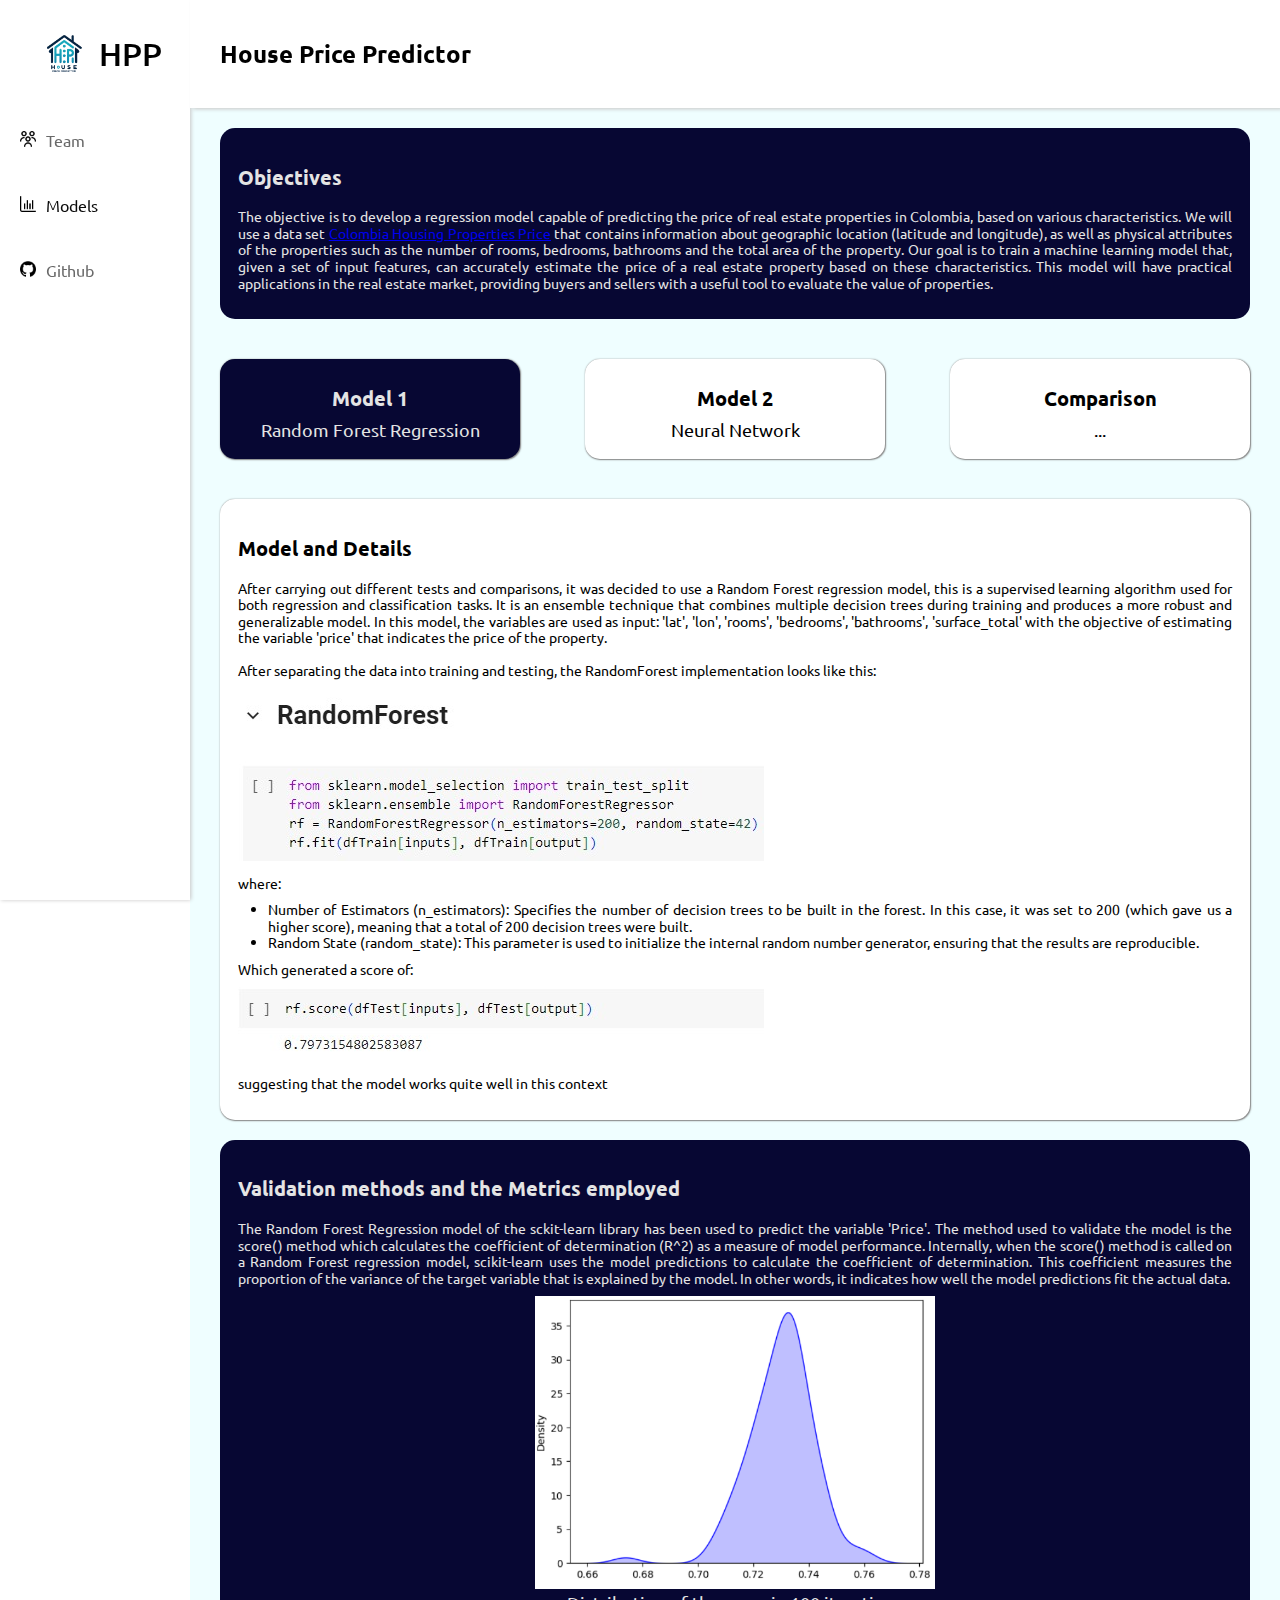
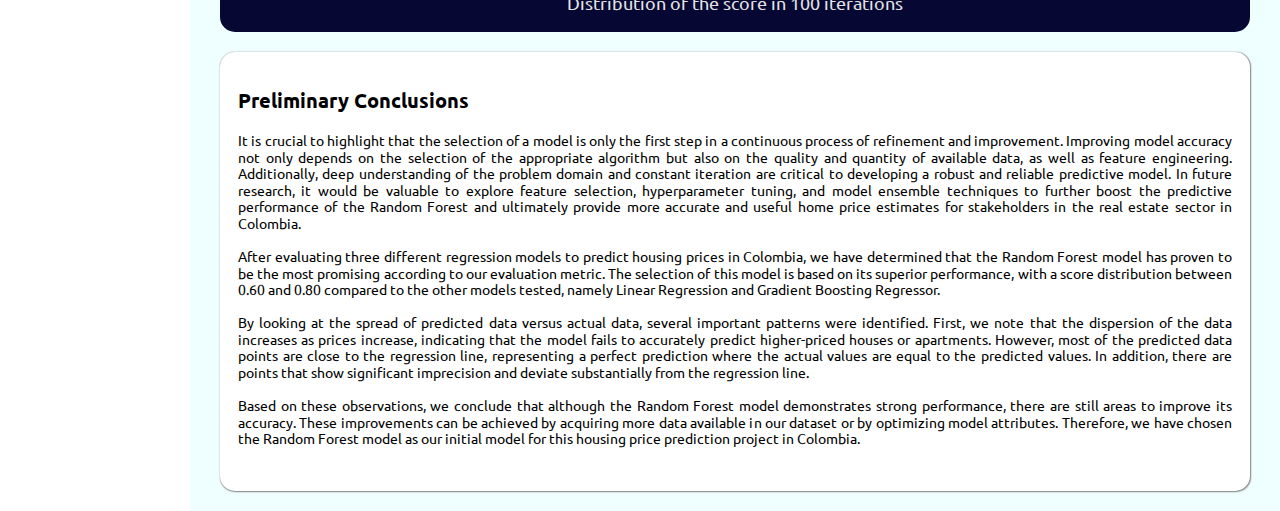
==== commit 69900456: "correción de varias cosas y readme" ====
--- a/dataset.html
+++ b/dataset.html
@@ -62,7 +62,7 @@
             <section class="buttons">
                 <div id="btn_model1" class="btn select" onclick="setSelect('0')">
                     <h3>Model 1</h3>
-                    <p>Lineal Regression</p>
+                    <p>Random Forest Regression</p>
                 </div>
                 <div id="btn_model2" class="btn" onclick="setSelect('1')">
                     <h3>Model 2</h3>
@@ -131,6 +131,10 @@
                                 of the target variable that is explained by the model. In other words,
                                 it indicates how well the model predictions fit the actual data.
                             </p>
+                            <div class="graph-distribution">
+                                <img src="Images/distribRandom.png">
+                                <span>Distribution of the score in 100 iterations</span>
+                            </div>
                         </div>
                     </section>
         
@@ -153,9 +157,9 @@
                                 After evaluating three different regression models to predict housing
                                 prices in Colombia, we have determined that the Random Forest model has
                                 proven to be the most promising according to our evaluation metric. The
-                                selection of this model is based on its superior performance, with a score
-                                of 0.7996, compared to the other models tested, namely Linear Regression and
-                                Gradient Boosting Regressor, which scored 0.3752 and 0.7767 respectively.<br>
+                                selection of this model is based on its superior performance, with a score distribution
+                                between 0.60 and 0.80 compared to the other models tested, namely Linear Regression and
+                                Gradient Boosting Regressor.<br>
                                 <br>
                                 By looking at the spread of predicted data versus actual data, several
                                 important patterns were identified. First, we note that the dispersion of the
@@ -274,7 +278,7 @@
                 <div id="containerComparison" class="model">
                     <section class="square_white">
                         <div class="section">
-                            <h3>Comparison in terms of metrics Linear Regression vs Neural Network</h3>
+                            <h3>Comparison in terms of metrics Random Forest Regression vs Neural Network</h3>
                             <p>
                                 When comparing the different models applied to the data set after a cleaning and
                                 analysis process, evaluating them using the coefficient of determination (R-squared)
